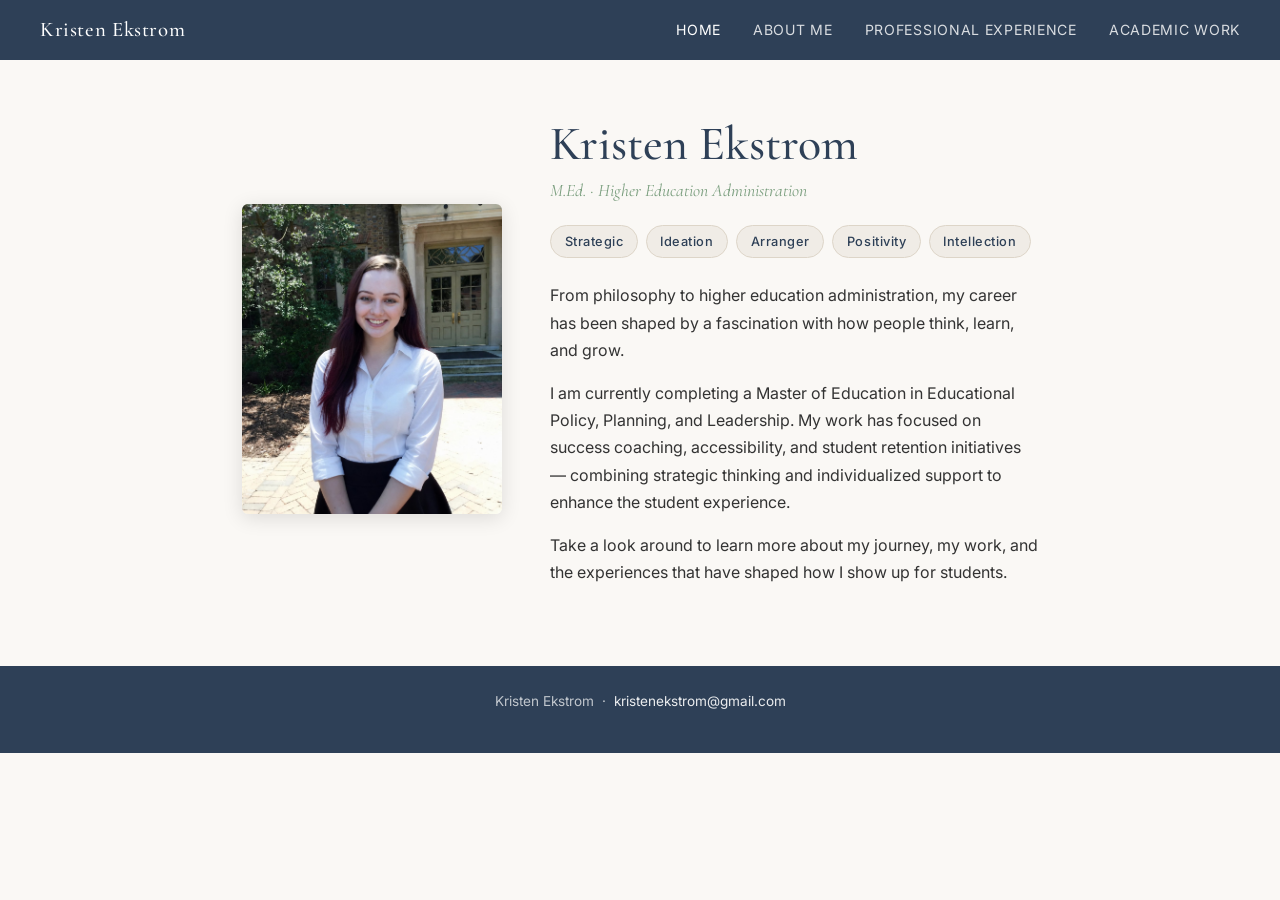
==== index.html @ 9ea7c640 "Add files via upload" ====
<!DOCTYPE html>
<html lang="en">
<head>
  <meta charset="UTF-8" />
  <meta name="viewport" content="width=device-width, initial-scale=1.0" />
  <title>Kristen Ekstrom</title>
  <link rel="stylesheet" href="style.css" />
</head>
<body>

  <nav>
    <a href="index.html" class="nav-name">Kristen Ekstrom</a>
    <ul>
      <li><a href="index.html" class="active">Home</a></li>
      <li><a href="about.html">About Me</a></li>
      <li><a href="experience.html">Professional Experience</a></li>
      <li><a href="academic.html">Academic Work</a></li>
    </ul>
  </nav>

  <section class="hero">
    <!-- Replace profile-placeholder with your photo once uploaded:
         <img src="images/profile.jpg" alt="Kristen Ekstrom" class="hero-photo" /> -->
    <img src="profile-photo.png" alt="Kristen Ekstrom" class="hero-photo" />

    <div class="hero-text">
      <h1>Kristen Ekstrom</h1>
      <p class="title">M.Ed. · Higher Education Administration</p>

      <div class="strengths">
        <span class="strength-chip">Strategic</span>
        <span class="strength-chip">Ideation</span>
        <span class="strength-chip">Arranger</span>
        <span class="strength-chip">Positivity</span>
        <span class="strength-chip">Intellection</span>
      </div>

      <p>From philosophy to higher education administration, my career has been shaped by a fascination with how people think, learn, and grow.</p>

      <p>I am currently completing a Master of Education in Educational Policy, Planning, and Leadership. My work has focused on success coaching, accessibility, and student retention initiatives — combining strategic thinking and individualized support to enhance the student experience.</p>

      <p>Take a look around to learn more about my journey, my work, and the experiences that have shaped how I show up for students.</p>
    </div>
  </section>

  <footer>
    <p>Kristen Ekstrom &nbsp;·&nbsp; <a href="mailto:kristenekstrom@gmail.com">kristenekstrom@gmail.com</a></p>
  </footer>

</body>
</html>
---- style.css ----
/* =============================================
   Kristen Ekstrom Portfolio — Shared Stylesheet
   ============================================= */

@import url('https://fonts.googleapis.com/css2?family=Cormorant+Garamond:ital,wght@0,400;0,500;0,600;1,400&family=Inter:wght@300;400;500;600&display=swap');

:root {
  --bg:       #faf8f5;
  --bg-light: #f0ece6;
  --primary:  #2e4057;
  --accent:   #7a9e7e;
  --text:     #333333;
  --muted:    #777777;
  --border:   #ddd5c8;
  --white:    #ffffff;
}

*, *::before, *::after { box-sizing: border-box; margin: 0; padding: 0; }

html { scroll-behavior: smooth; }

body {
  font-family: 'Inter', sans-serif;
  font-size: 16px;
  line-height: 1.7;
  color: var(--text);
  background: var(--bg);
}

/* ── Typography ── */
h1, h2, h3, h4 {
  font-family: 'Cormorant Garamond', serif;
  color: var(--primary);
  line-height: 1.2;
}
h1 { font-size: 3rem; font-weight: 500; }
h2 { font-size: 2rem; font-weight: 500; margin-bottom: 0.5rem; }
h3 { font-size: 1.4rem; font-weight: 600; margin-bottom: 0.25rem; }
h4 { font-size: 1.1rem; font-weight: 500; color: var(--accent); }
p  { margin-bottom: 1rem; }
a  { color: var(--accent); text-decoration: none; }
a:hover { text-decoration: underline; }

/* ── Navigation ── */
nav {
  background: var(--primary);
  padding: 0 2.5rem;
  display: flex;
  align-items: center;
  justify-content: space-between;
  position: sticky;
  top: 0;
  z-index: 100;
  height: 60px;
}

nav .nav-name {
  font-family: 'Cormorant Garamond', serif;
  font-size: 1.3rem;
  font-weight: 500;
  color: var(--white);
  letter-spacing: 0.03em;
  text-decoration: none;
}

nav ul {
  list-style: none;
  display: flex;
  gap: 2rem;
}

nav ul li a {
  color: rgba(255,255,255,0.82);
  font-size: 0.88rem;
  font-weight: 400;
  letter-spacing: 0.05em;
  text-transform: uppercase;
  transition: color 0.2s;
  text-decoration: none;
}

nav ul li a:hover,
nav ul li a.active {
  color: var(--white);
}

/* ── Page wrapper ── */
.page-content {
  max-width: 860px;
  margin: 0 auto;
  padding: 3.5rem 2rem 5rem;
}

/* ── Section divider ── */
.section-divider {
  border: none;
  border-top: 1px solid var(--border);
  margin: 2.5rem 0;
}

/* ── Strengths chips ── */
.strengths {
  display: flex;
  flex-wrap: wrap;
  gap: 0.5rem;
  margin: 1rem 0 1.5rem;
}

.strength-chip {
  background: var(--bg-light);
  border: 1px solid var(--border);
  color: var(--primary);
  font-size: 0.8rem;
  font-weight: 500;
  letter-spacing: 0.04em;
  padding: 0.3rem 0.85rem;
  border-radius: 20px;
}

/* ── Hero (home page) ── */
.hero {
  display: grid;
  grid-template-columns: 260px 1fr;
  gap: 3rem;
  align-items: center;
  padding: 3.5rem 2rem 4rem;
  max-width: 860px;
  margin: 0 auto;
}

.hero-photo {
  width: 260px;
  height: 310px;
  object-fit: cover;
  object-position: center top;
  border-radius: 6px;
  box-shadow: 0 4px 20px rgba(0,0,0,0.12);
}

.hero-photo-placeholder {
  width: 260px;
  height: 310px;
  background: var(--bg-light);
  border-radius: 6px;
  border: 2px dashed var(--border);
  display: flex;
  align-items: center;
  justify-content: center;
  color: var(--muted);
  font-size: 0.85rem;
  text-align: center;
  padding: 1rem;
}

.hero-text h1 { margin-bottom: 0.15rem; }
.hero-text .title {
  font-family: 'Cormorant Garamond', serif;
  font-size: 1.1rem;
  color: var(--accent);
  font-style: italic;
  margin-bottom: 1.2rem;
}
.hero-text p { color: var(--text); font-size: 1rem; }

/* ── Experience entries ── */
.experience-block {
  margin-bottom: 2.8rem;
}

.experience-block .role {
  font-family: 'Cormorant Garamond', serif;
  font-size: 1.35rem;
  font-weight: 600;
  color: var(--primary);
}

.experience-block .office {
  font-size: 0.9rem;
  color: var(--muted);
  margin-bottom: 0.75rem;
}

.experience-block ul {
  padding-left: 1.3rem;
  margin-bottom: 0.75rem;
}

.experience-block ul li {
  margin-bottom: 0.45rem;
  font-size: 0.97rem;
}

/* ── File attachment link ── */
.attachment {
  display: inline-flex;
  align-items: center;
  gap: 0.4rem;
  background: var(--bg-light);
  border: 1px solid var(--border);
  border-radius: 5px;
  padding: 0.4rem 0.9rem;
  font-size: 0.85rem;
  color: var(--primary);
  margin-top: 0.5rem;
  transition: background 0.2s;
  text-decoration: none;
}
.attachment:hover {
  background: var(--border);
  text-decoration: none;
}
.attachment svg { flex-shrink: 0; }

/* ── Academic course cards ── */
.course-block {
  margin-bottom: 3rem;
}

.course-block .course-name {
  font-family: 'Cormorant Garamond', serif;
  font-size: 1.4rem;
  font-weight: 600;
  color: var(--primary);
  margin-bottom: 0.75rem;
}

.course-block p {
  font-size: 0.97rem;
  color: var(--text);
}

.video-link {
  display: inline-flex;
  align-items: center;
  gap: 0.4rem;
  background: var(--primary);
  color: var(--white) !important;
  border-radius: 5px;
  padding: 0.45rem 1rem;
  font-size: 0.85rem;
  font-weight: 500;
  margin-top: 0.5rem;
  transition: opacity 0.2s;
  text-decoration: none !important;
}
.video-link:hover { opacity: 0.85; text-decoration: none !important; }

/* ── About Me placeholder ── */
.coming-soon {
  background: var(--bg-light);
  border-left: 3px solid var(--accent);
  padding: 1.5rem 1.75rem;
  border-radius: 0 6px 6px 0;
  color: var(--muted);
  font-style: italic;
}

/* ── Footer ── */
footer {
  background: var(--primary);
  color: rgba(255,255,255,0.7);
  text-align: center;
  padding: 1.5rem 2rem;
  font-size: 0.85rem;
}

footer a { color: rgba(255,255,255,0.9); }

/* ── Responsive ── */
@media (max-width: 640px) {
  .hero {
    grid-template-columns: 1fr;
    text-align: center;
  }
  .hero-photo, .hero-photo-placeholder {
    width: 200px;
    height: 240px;
    margin: 0 auto;
  }
  h1 { font-size: 2.2rem; }
  nav { padding: 0 1.25rem; }
  nav ul { gap: 1rem; }
}
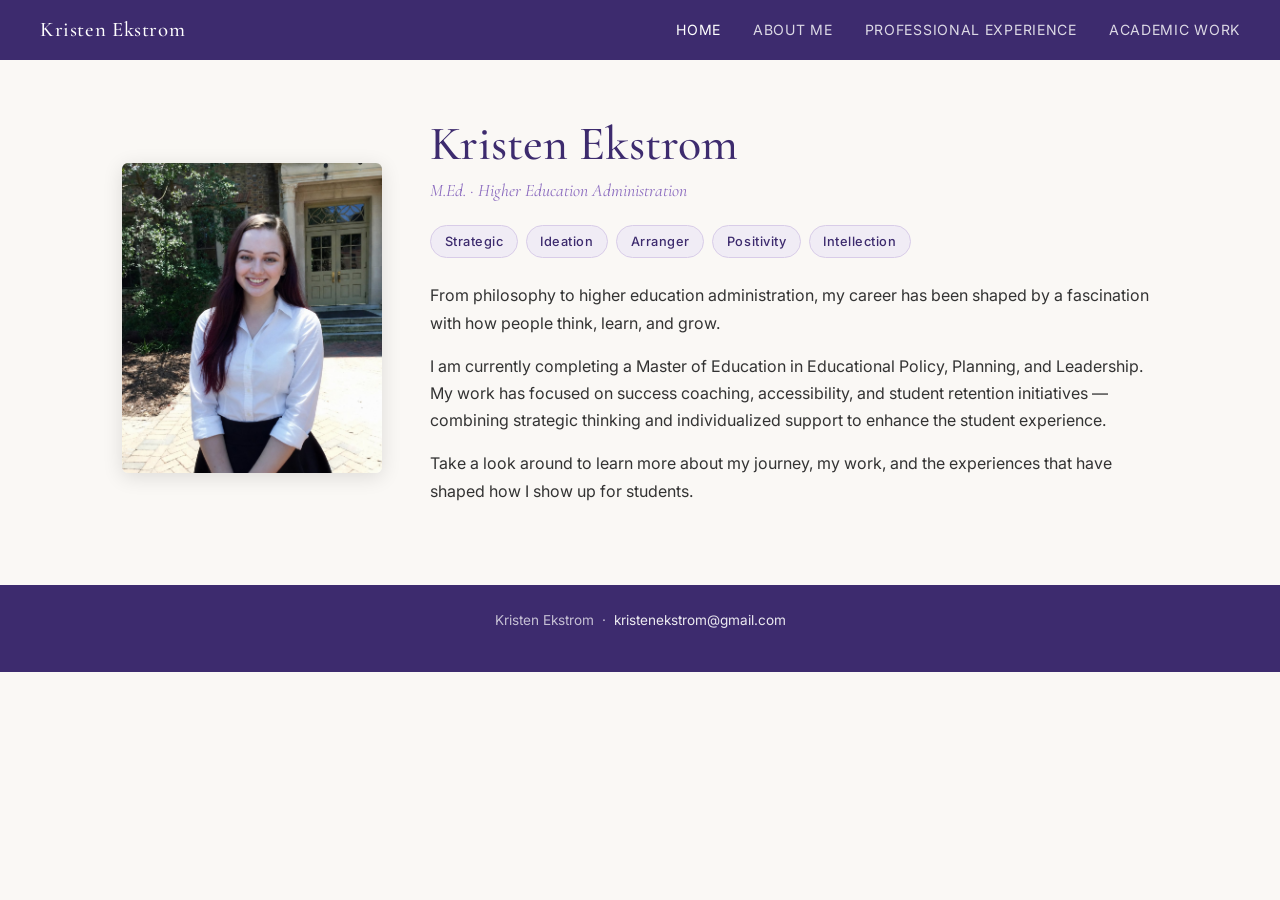
==== commit d17fc9ec: "Add files via upload" ====
--- a/index.html
+++ b/index.html
@@ -19,8 +19,6 @@
   </nav>
 
   <section class="hero">
-    <!-- Replace profile-placeholder with your photo once uploaded:
-         <img src="images/profile.jpg" alt="Kristen Ekstrom" class="hero-photo" /> -->
     <img src="profile-photo.png" alt="Kristen Ekstrom" class="hero-photo" />
 
     <div class="hero-text">
--- a/style.css
+++ b/style.css
@@ -6,12 +6,12 @@
 
 :root {
   --bg:       #faf8f5;
-  --bg-light: #f0ece6;
-  --primary:  #2e4057;
-  --accent:   #7a9e7e;
+  --bg-light: #f0ecf5;
+  --primary:  #3d2b6e;
+  --accent:   #8b6bbf;
   --text:     #333333;
   --muted:    #777777;
-  --border:   #ddd5c8;
+  --border:   #d8cce8;
   --white:    #ffffff;
 }
 
@@ -86,7 +86,7 @@
 
 /* ── Page wrapper ── */
 .page-content {
-  max-width: 860px;
+  max-width: 1100px;
   margin: 0 auto;
   padding: 3.5rem 2rem 5rem;
 }
@@ -124,7 +124,7 @@
   gap: 3rem;
   align-items: center;
   padding: 3.5rem 2rem 4rem;
-  max-width: 860px;
+  max-width: 1100px;
   margin: 0 auto;
 }
 
@@ -211,6 +211,283 @@
 }
 .attachment svg { flex-shrink: 0; }
 
+/* ── Highlight cards ── */
+.highlights-grid {
+  display: grid;
+  grid-template-columns: 1fr 1fr;
+  gap: 0.75rem;
+  margin-top: 1rem;
+}
+
+.highlight-card {
+  background: var(--bg-light);
+  border: 1px solid var(--border);
+  border-left: 3px solid var(--accent);
+  border-radius: 4px;
+  padding: 0.5rem 0.9rem;
+  font-size: 0.83rem;
+  color: var(--primary);
+  font-weight: 500;
+  line-height: 1.5;
+}
+
+.highlight-label {
+  font-weight: 600;
+  font-size: 0.88rem;
+  color: var(--primary);
+  margin-bottom: 0.25rem;
+}
+
+.highlight-desc {
+  font-size: 0.82rem;
+  color: var(--muted);
+  line-height: 1.4;
+}
+
+@media (max-width: 640px) {
+  .highlights-grid { grid-template-columns: 1fr; }
+}
+
+/* ── Coaching two-column layout: text left | flyers+button right ── */
+.coaching-grid {
+  display: grid;
+  grid-template-columns: 1fr 270px;
+  gap: 5rem;
+  align-items: start;
+}
+
+.coaching-text {
+  padding-right: 2rem;
+}
+
+.coaching-right {
+  display: flex;
+  flex-direction: column;
+  gap: 2rem;
+  margin-right: 1.5rem;
+}
+
+/* ── SAS layout: attachment left | content right ── */
+.sas-layout {
+  display: grid;
+  grid-template-columns: 220px 1fr;
+  gap: 5rem;
+  align-items: start;
+  margin-left: 2.5rem;
+  margin-right: 2.5rem;
+}
+
+.sas-attachment {
+  display: flex;
+  flex-direction: column;
+  gap: 1.5rem;
+}
+
+.sas-attachment .attachment-square {
+  width: 100%;
+  min-height: 110px;
+  padding: 1rem;
+}
+
+.sas-photo {
+  width: 100%;
+  border-radius: 6px;
+  box-shadow: 0 2px 14px rgba(0,0,0,0.12);
+  object-fit: cover;
+  display: block;
+}
+
+.sas-content {
+  max-width: 500px;
+}
+
+
+
+@media (max-width: 700px) {
+  .sas-layout { grid-template-columns: 1fr; margin-left: 0; margin-right: 0; }
+  .sas-content { max-width: 100%; margin-left: 0; }
+}
+
+/* ── Award panels (below coaching section, full width, two columns) ── */
+.award-grid {
+  display: grid;
+  grid-template-columns: 1fr 1fr;
+  gap: 1rem;
+  margin-top: 1.75rem;
+}
+
+.award-card {
+  border-radius: 6px;
+  padding: 0.85rem 1.1rem;
+  font-size: 0.875rem;
+  font-weight: 500;
+  text-align: center;
+  line-height: 1.5;
+}
+
+.award-grid .award-card:first-child {
+  background: #ede7f8;
+  border: 1px solid #9b7dd4;
+  color: #3d2b6e;
+}
+
+.award-grid .award-card:last-child {
+  background: #dde8f5;
+  border: 1px solid #92b8d8;
+  color: #1d3c6e;
+}
+
+@media (max-width: 700px) {
+  .coaching-grid { grid-template-columns: 1fr; }
+  .award-grid { grid-template-columns: 1fr; }
+}
+
+/* ── Flyer column (floats right, stacks flyer + attachment) ── */
+.flyer-col {
+  float: right;
+  margin: 0 0 1.25rem 2rem;
+  display: flex;
+  flex-direction: column;
+  align-items: center;
+  width: 230px;
+}
+
+/* ── Attachment square (below flyer) ── */
+.attachment-square {
+  display: flex;
+  flex-direction: column;
+  align-items: center;
+  justify-content: center;
+  gap: 0.75rem;
+  background: #e8f2ec;
+  border: 1px solid #9dbfaa;
+  border-radius: 6px;
+  padding: 2rem 1.25rem;
+  font-size: 0.9rem;
+  font-weight: 500;
+  color: #2d5c3e;
+  text-align: center;
+  text-decoration: none;
+  width: 100%;
+  min-height: 150px;
+  margin-top: 0;
+  line-height: 1.5;
+  transition: background 0.2s;
+}
+.attachment-square:hover { background: #d4e9da; text-decoration: none; }
+/* ── Horizontal attachment button (coaching section) ── */
+.attachment-horiz {
+  display: flex;
+  flex-direction: row;
+  align-items: center;
+  justify-content: center;
+  gap: 0.6rem;
+  background: #e8f2ec;
+  border: 1px solid #9dbfaa;
+  border-radius: 6px;
+  padding: 0.75rem 1rem;
+  font-size: 0.85rem;
+  font-weight: 500;
+  color: #2d5c3e;
+  text-align: center;
+  text-decoration: none;
+  width: 100%;
+  transition: background 0.2s;
+}
+.attachment-horiz:hover { background: #d4e9da; text-decoration: none; }
+.attachment-horiz svg { width: 20px; height: 20px; flex-shrink: 0; color: #3d7a54; }
+
+.attachment-square svg { width: 26px; height: 26px; flex-shrink: 0; color: #3d7a54; }
+
+/* ── Stacked overlapping flyers ── */
+.flyer-stack {
+  position: relative;
+  width: 270px;
+  height: 330px;
+}
+
+.flyer-stack .flyer-back {
+  position: absolute;
+  width: 210px;
+  top: 10px;
+  right: 0;
+  border-radius: 6px;
+  box-shadow: 0 2px 14px rgba(0,0,0,0.12);
+  transform: rotate(3deg);
+}
+
+.flyer-stack .flyer-front {
+  position: absolute;
+  width: 200px;
+  bottom: 0;
+  left: 0;
+  border-radius: 6px;
+  box-shadow: 0 4px 18px rgba(0,0,0,0.22);
+  transform: rotate(-2deg);
+}
+
+@media (max-width: 640px) {
+  .flyer-stack {
+    float: none;
+    margin: 0 auto 1.25rem;
+  }
+}
+
+/* ── Floated flyer image ── */
+.flyer-float {
+  float: right;
+  max-width: 210px;
+  width: 100%;
+  margin: 0 0 1.25rem 2rem;
+  border-radius: 6px;
+  box-shadow: 0 2px 14px rgba(0,0,0,0.12);
+}
+
+@media (max-width: 640px) {
+  .flyer-float {
+    float: none;
+    display: block;
+    max-width: 100%;
+    margin: 0 0 1.25rem 0;
+  }
+}
+
+/* ── Event flyer gallery (horizontal scroll) ── */
+.flyer-gallery {
+  display: flex;
+  gap: 0.75rem;
+  margin-top: 1.25rem;
+  margin-left: 2rem;
+  margin-right: 2rem;
+  overflow-x: auto;
+  scroll-snap-type: x mandatory;
+  -webkit-overflow-scrolling: touch;
+  padding-bottom: 0.5rem;
+}
+
+.flyer-gallery::-webkit-scrollbar {
+  height: 4px;
+}
+.flyer-gallery::-webkit-scrollbar-track {
+  background: var(--bg-light);
+  border-radius: 2px;
+}
+.flyer-gallery::-webkit-scrollbar-thumb {
+  background: var(--border);
+  border-radius: 2px;
+}
+
+.flyer-gallery img {
+  flex: 0 0 auto;
+  width: 175px;
+  height: 230px;
+  object-fit: cover;
+  object-position: center;
+  border-radius: 6px;
+  box-shadow: 0 2px 14px rgba(0,0,0,0.12);
+  scroll-snap-align: start;
+}
+
 /* ── Academic course cards ── */
 .course-block {
   margin-bottom: 3rem;
@@ -225,6 +502,52 @@
 }
 
 .course-block p {
+  font-size: 0.97rem;
+  color: var(--text);
+}
+
+.course-layout {
+  display: grid;
+  grid-template-columns: 200px 1fr;
+  gap: 2.5rem;
+  align-items: start;
+}
+
+.course-photo-slot {
+  width: 100%;
+  aspect-ratio: 3 / 4;
+  border-radius: 6px;
+  background: #ede9e1;
+  border: 2px dashed #c9c0b0;
+  display: flex;
+  align-items: center;
+  justify-content: center;
+  color: #b0a898;
+  font-size: 0.8rem;
+  text-align: center;
+  overflow: hidden;
+}
+
+.course-photo-slot img {
+  width: 100%;
+  height: 100%;
+  object-fit: cover;
+  border-radius: 4px;
+}
+
+.course-panel-beige {
+  background: #f5f1eb;
+  border-radius: 8px;
+  padding: 1.75rem 2rem;
+}
+
+.course-block ul {
+  padding-left: 1.8rem;
+  margin: 0.5rem 0 0.75rem;
+}
+
+.course-block ul li {
+  margin-bottom: 0.7rem;
   font-size: 0.97rem;
   color: var(--text);
 }
@@ -253,6 +576,110 @@
   border-radius: 0 6px 6px 0;
   color: var(--muted);
   font-style: italic;
+}
+
+
+/* ── CLC internship layout (text left, image right) ── */
+.clc-layout {
+  display: grid;
+  grid-template-columns: 280px 1fr;
+  gap: 5rem;
+  align-items: center;
+  margin-left: 2.5rem;
+  margin-right: 2.5rem;
+}
+
+.clc-photo {
+  width: 100%;
+  border-radius: 6px;
+  box-shadow: 0 2px 14px rgba(0,0,0,0.12);
+  display: block;
+}
+
+.clc-text {
+  padding-right: 2.5rem;
+}
+
+@media (max-width: 700px) {
+  .clc-layout { grid-template-columns: 1fr; margin-left: 0; margin-right: 0; }
+}
+
+
+/* ── Section panel backgrounds ── */
+.section-panel {
+  background: #f5f1eb;
+  border-radius: 8px;
+  padding: 1.75rem 2rem;
+  margin-bottom: 0.5rem;
+}
+
+
+/* ── About Me page ── */
+.about-chapter {
+  max-width: 720px;
+  margin: 0 auto;
+  padding: 0.5rem 0 1rem;
+}
+
+.about-lead {
+  font-family: 'Cormorant Garamond', serif;
+  font-size: 1.35rem;
+  font-weight: 500;
+  color: var(--primary);
+  line-height: 1.5;
+  margin-bottom: 0.75rem;
+}
+
+
+/* ── About page photo stack ── */
+.about-chapter-photo {
+  display: grid;
+  grid-template-columns: 1fr 290px;
+  gap: 3.5rem;
+  align-items: center;
+  max-width: 900px;
+  margin: 0 auto;
+  padding: 0.5rem 0 1rem;
+}
+
+.about-stack {
+  position: relative;
+  width: 300px;
+  height: 350px;
+  flex-shrink: 0;
+}
+
+.about-stack .about-img-back {
+  position: absolute;
+  width: 250px;
+  top: 0;
+  right: 0;
+  border-radius: 6px;
+  box-shadow: 0 2px 14px rgba(0,0,0,0.14);
+  transform: rotate(2.5deg);
+  object-fit: cover;
+}
+
+.about-stack .about-img-front {
+  position: absolute;
+  width: 190px;
+  height: 260px;
+  bottom: 0;
+  left: -75px;
+  border-radius: 6px;
+  box-shadow: 0 4px 18px rgba(0,0,0,0.22);
+  transform: rotate(-2deg);
+  object-fit: cover;
+  object-position: top;
+}
+
+@media (max-width: 700px) {
+  .about-chapter-photo {
+    grid-template-columns: 1fr;
+  }
+  .about-stack {
+    margin: 0 auto 1.5rem;
+  }
 }
 
 /* ── Footer ── */
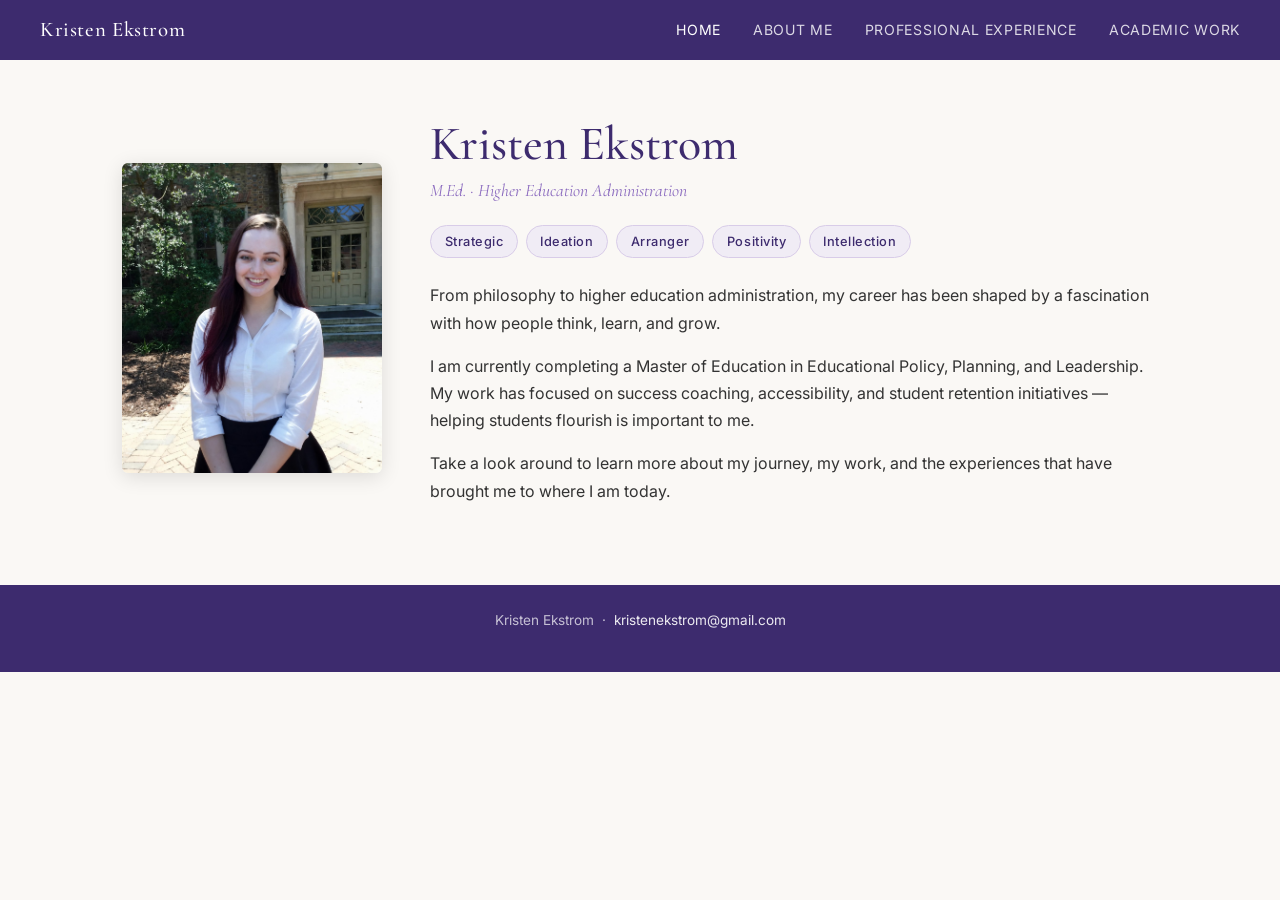
==== commit 2af9f91f: "Add files via upload" ====
--- a/index.html
+++ b/index.html
@@ -35,9 +35,9 @@
 
       <p>From philosophy to higher education administration, my career has been shaped by a fascination with how people think, learn, and grow.</p>
 
-      <p>I am currently completing a Master of Education in Educational Policy, Planning, and Leadership. My work has focused on success coaching, accessibility, and student retention initiatives — combining strategic thinking and individualized support to enhance the student experience.</p>
+      <p>I am currently completing a Master of Education in Educational Policy, Planning, and Leadership. My work has focused on success coaching, accessibility, and student retention initiatives — helping students flourish is important to me.</p>
 
-      <p>Take a look around to learn more about my journey, my work, and the experiences that have shaped how I show up for students.</p>
+      <p>Take a look around to learn more about my journey, my work, and the experiences that have brought me to where I am today.</p>
     </div>
   </section>
 
--- a/style.css
+++ b/style.css
@@ -510,7 +510,7 @@
   display: grid;
   grid-template-columns: 200px 1fr;
   gap: 2.5rem;
-  align-items: start;
+  align-items: center;
 }
 
 .course-photo-slot {
@@ -518,13 +518,6 @@
   aspect-ratio: 3 / 4;
   border-radius: 6px;
   background: #ede9e1;
-  border: 2px dashed #c9c0b0;
-  display: flex;
-  align-items: center;
-  justify-content: center;
-  color: #b0a898;
-  font-size: 0.8rem;
-  text-align: center;
   overflow: hidden;
 }
 
@@ -640,6 +633,19 @@
   max-width: 900px;
   margin: 0 auto;
   padding: 0.5rem 0 1rem;
+}
+
+.about-chapter-photo > div:first-child {
+  padding-right: 2rem;
+}
+
+.photo-caption {
+  font-size: 0.78rem;
+  color: var(--muted);
+  font-style: italic;
+  margin-top: 0.75rem;
+  text-align: center;
+  line-height: 1.4;
 }
 
 .about-stack {
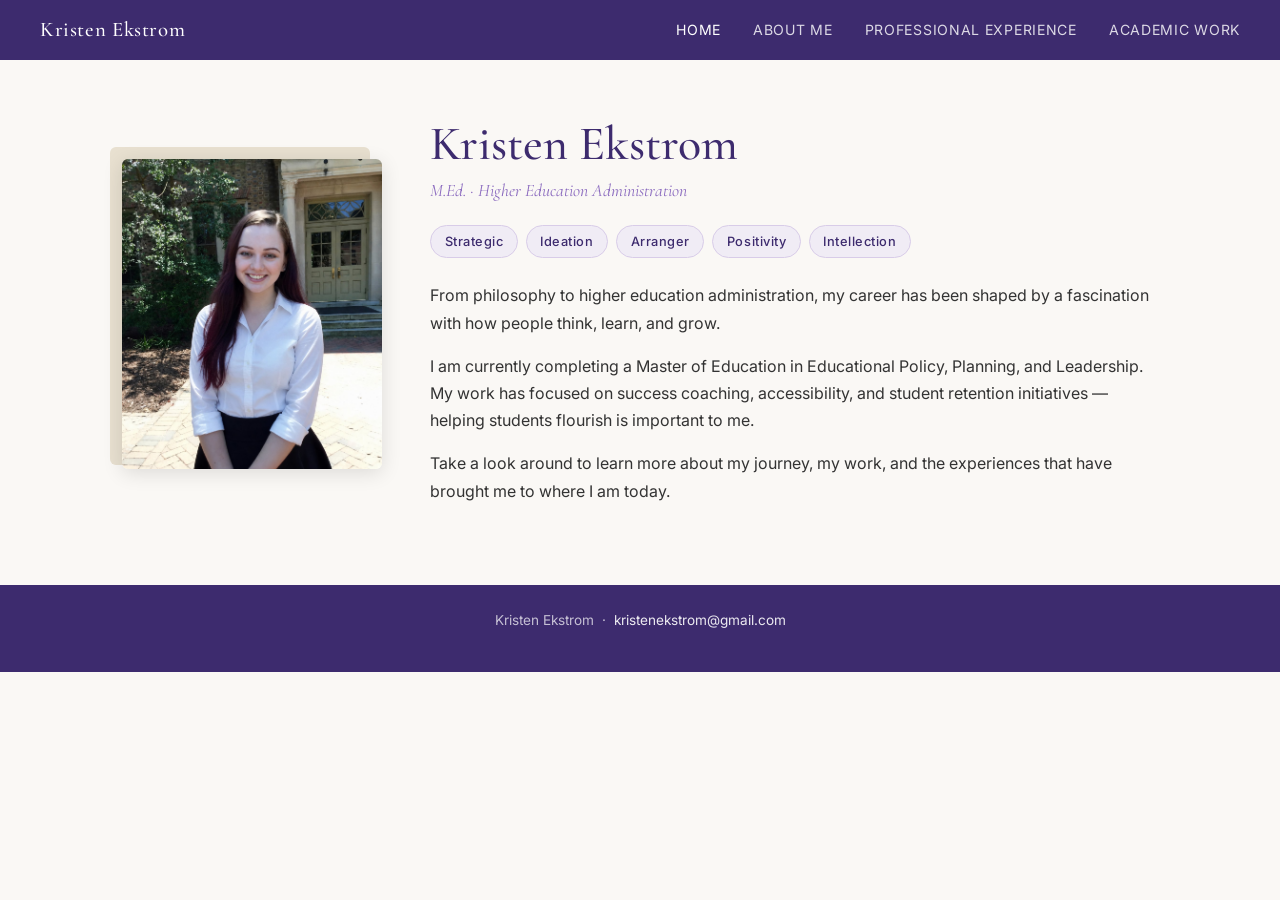
==== commit 8f16bcba: "Add files via upload" ====
--- a/index.html
+++ b/index.html
@@ -19,7 +19,9 @@
   </nav>
 
   <section class="hero">
+    <div class="hero-photo-wrap">
     <img src="profile-photo.png" alt="Kristen Ekstrom" class="hero-photo" />
+    </div>
 
     <div class="hero-text">
       <h1>Kristen Ekstrom</h1>
--- a/style.css
+++ b/style.css
@@ -128,6 +128,24 @@
   margin: 0 auto;
 }
 
+.hero-photo-wrap {
+  position: relative;
+  width: 260px;
+  flex-shrink: 0;
+}
+
+.hero-photo-wrap::before {
+  content: '';
+  position: absolute;
+  top: -12px;
+  left: -12px;
+  width: 100%;
+  height: 100%;
+  background: #e8e0d0;
+  border-radius: 6px;
+  z-index: 0;
+}
+
 .hero-photo {
   width: 260px;
   height: 310px;
@@ -135,6 +153,8 @@
   object-position: center top;
   border-radius: 6px;
   box-shadow: 0 4px 20px rgba(0,0,0,0.12);
+  position: relative;
+  z-index: 1;
 }
 
 .hero-photo-placeholder {
@@ -308,6 +328,26 @@
   .sas-content { max-width: 100%; margin-left: 0; }
 }
 
+/* ── STEP section layout ── */
+.step-layout {
+  display: grid;
+  grid-template-columns: 1fr 200px;
+  gap: 2rem;
+  align-items: start;
+  margin-bottom: 1.5rem;
+}
+
+.step-photo-wrap {
+  text-align: center;
+}
+
+.step-photo {
+  width: 100%;
+  border-radius: 6px;
+  box-shadow: 0 2px 14px rgba(0,0,0,0.12);
+  display: block;
+}
+
 /* ── Award panels (below coaching section, full width, two columns) ── */
 .award-grid {
   display: grid;
@@ -614,6 +654,20 @@
   padding: 0.5rem 0 1rem;
 }
 
+.about-chapter.about-chapter-narrow {
+  max-width: 900px;
+  margin: 0 auto;
+}
+
+.about-chapter.section-panel {
+  padding: 1.5rem 2.5rem;
+  box-sizing: border-box;
+}
+
+.about-chapter p:not(.about-lead) {
+  padding-left: 0.75rem;
+}
+
 .about-lead {
   font-family: 'Cormorant Garamond', serif;
   font-size: 1.35rem;
@@ -636,7 +690,7 @@
 }
 
 .about-chapter-photo > div:first-child {
-  padding-right: 2rem;
+  padding-right: 3.5rem;
 }
 
 .photo-caption {
@@ -658,19 +712,21 @@
 .about-stack .about-img-back {
   position: absolute;
   width: 250px;
+  height: 310px;
   top: 0;
   right: 0;
   border-radius: 6px;
   box-shadow: 0 2px 14px rgba(0,0,0,0.14);
   transform: rotate(2.5deg);
   object-fit: cover;
+  object-position: bottom;
 }
 
 .about-stack .about-img-front {
   position: absolute;
   width: 190px;
   height: 260px;
-  bottom: 0;
+  bottom: 25px;
   left: -75px;
   border-radius: 6px;
   box-shadow: 0 4px 18px rgba(0,0,0,0.22);
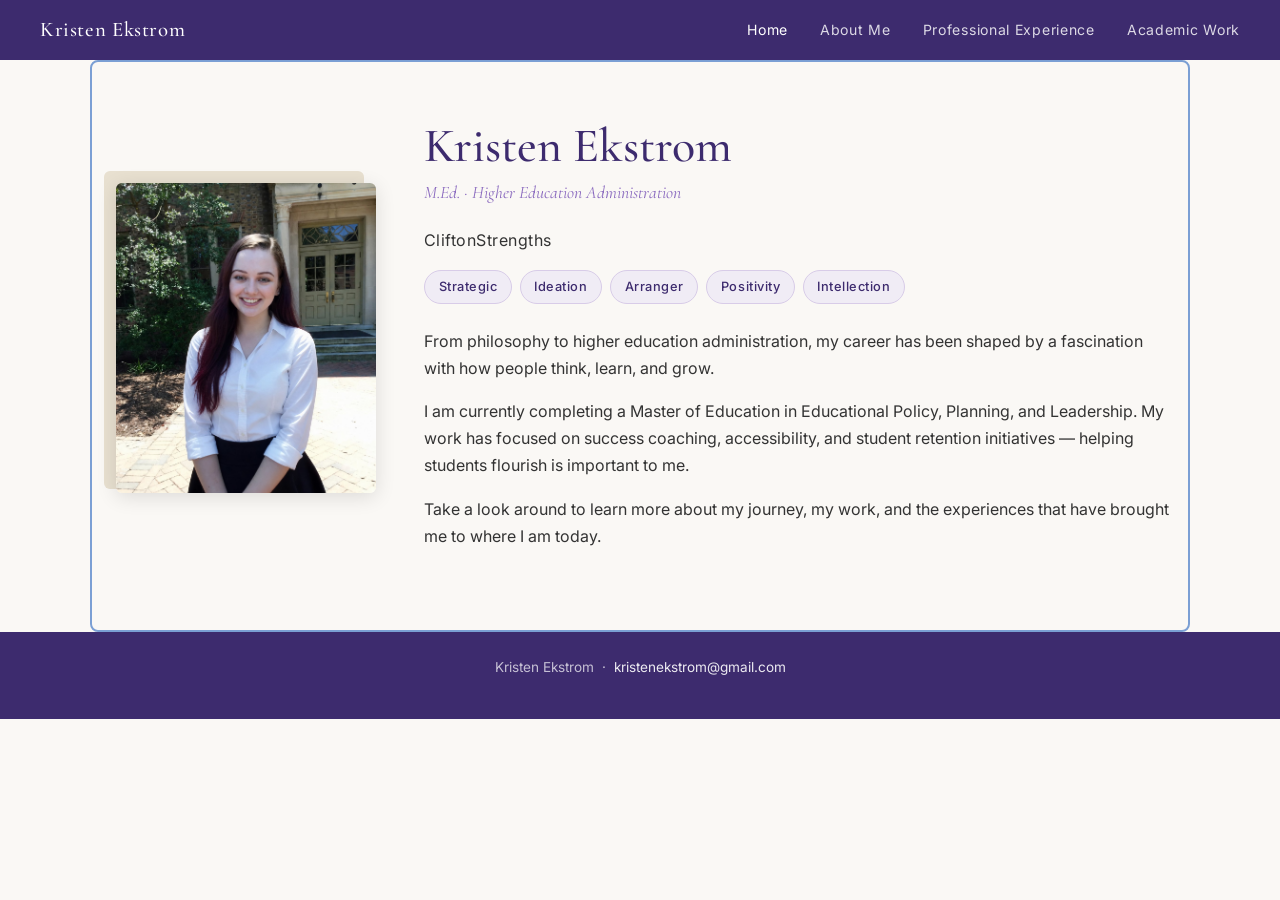
==== commit ea1088f3: "Add files via upload" ====
--- a/index.html
+++ b/index.html
@@ -27,6 +27,7 @@
       <h1>Kristen Ekstrom</h1>
       <p class="title">M.Ed. · Higher Education Administration</p>
 
+      <p class="strengths-label">CliftonStrengths</p>
       <div class="strengths">
         <span class="strength-chip">Strategic</span>
         <span class="strength-chip">Ideation</span>
--- a/style.css
+++ b/style.css
@@ -34,7 +34,7 @@
   line-height: 1.2;
 }
 h1 { font-size: 3rem; font-weight: 500; }
-h2 { font-size: 2rem; font-weight: 500; margin-bottom: 0.5rem; }
+h2 { font-size: 2.6rem; font-weight: 500; margin-bottom: 0.5rem; }
 h3 { font-size: 1.4rem; font-weight: 600; margin-bottom: 0.25rem; }
 h4 { font-size: 1.1rem; font-weight: 500; color: var(--accent); }
 p  { margin-bottom: 1rem; }
@@ -74,7 +74,7 @@
   font-size: 0.88rem;
   font-weight: 400;
   letter-spacing: 0.05em;
-  text-transform: uppercase;
+  text-transform: none;
   transition: color 0.2s;
   text-decoration: none;
 }
@@ -123,9 +123,12 @@
   grid-template-columns: 260px 1fr;
   gap: 3rem;
   align-items: center;
-  padding: 3.5rem 2rem 4rem;
+  padding: 3.5rem 1rem 4rem 1.5rem;
   max-width: 1100px;
   margin: 0 auto;
+  border: 2px solid #7b9fd4;
+  border-radius: 8px;
+  box-sizing: border-box;
 }
 
 .hero-photo-wrap {
@@ -170,6 +173,13 @@
   font-size: 0.85rem;
   text-align: center;
   padding: 1rem;
+}
+
+.strengths-label {
+  font-size: 0.72rem;
+  letter-spacing: 0.03em;
+  color: var(--muted);
+  margin-bottom: 0.4rem;
 }
 
 .hero-text h1 { margin-bottom: 0.15rem; }
@@ -659,9 +669,18 @@
   margin: 0 auto;
 }
 
+.about-section-blue {
+  background: #f5f1eb;
+  margin-left: -2rem;
+  margin-right: -2rem;
+  padding: 2rem 2rem;
+}
+
 .about-chapter.section-panel {
   padding: 1.5rem 2.5rem;
   box-sizing: border-box;
+  background: #e8eef5;
+  border-radius: 8px;
 }
 
 .about-chapter p:not(.about-lead) {
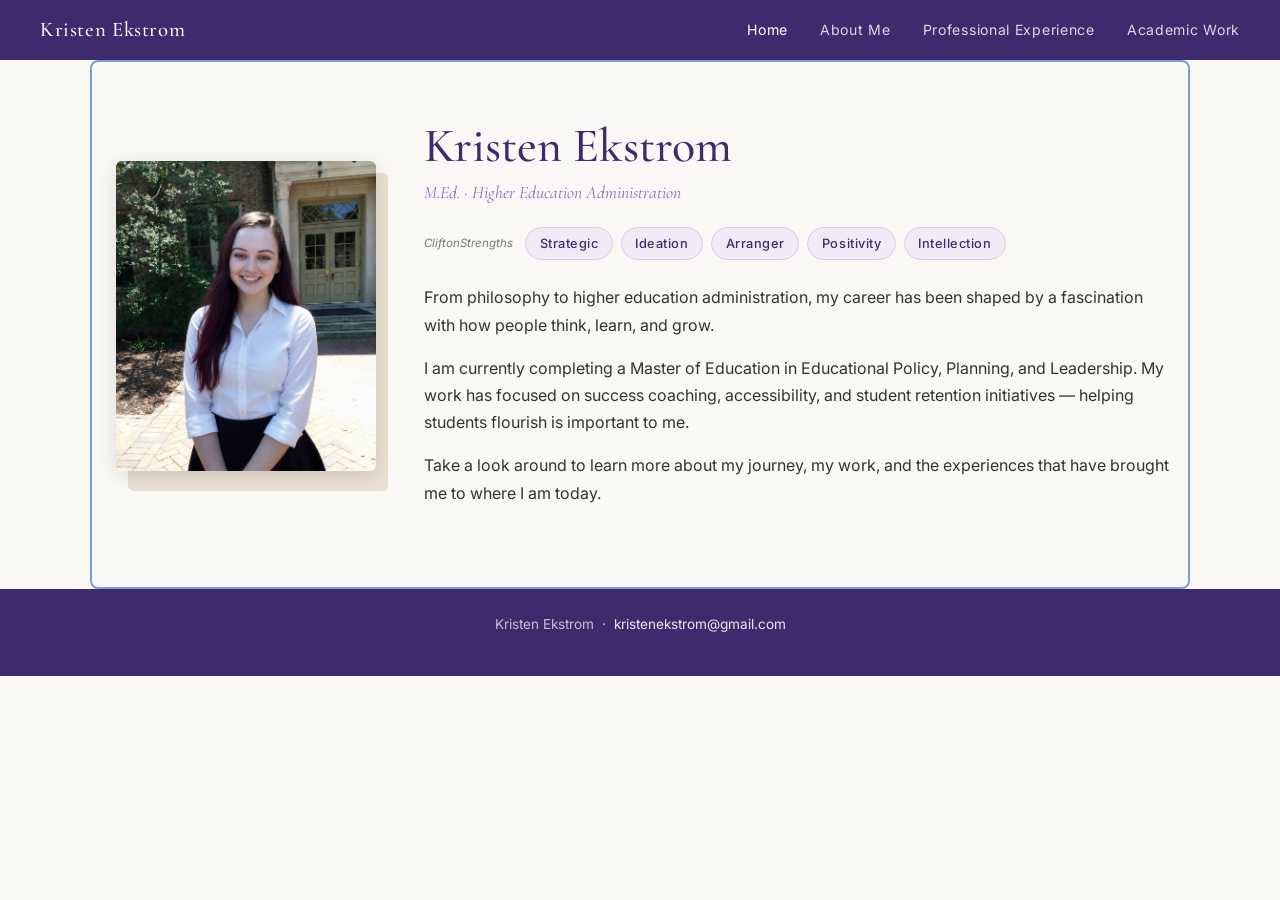
==== commit c7168702: "Add files via upload" ====
--- a/index.html
+++ b/index.html
@@ -27,8 +27,8 @@
       <h1>Kristen Ekstrom</h1>
       <p class="title">M.Ed. · Higher Education Administration</p>
 
-      <p class="strengths-label">CliftonStrengths</p>
       <div class="strengths">
+        <span class="strengths-label">CliftonStrengths</span>
         <span class="strength-chip">Strategic</span>
         <span class="strength-chip">Ideation</span>
         <span class="strength-chip">Arranger</span>
--- a/style.css
+++ b/style.css
@@ -135,13 +135,14 @@
   position: relative;
   width: 260px;
   flex-shrink: 0;
+  overflow: visible;
 }
 
 .hero-photo-wrap::before {
   content: '';
   position: absolute;
-  top: -12px;
-  left: -12px;
+  top: 12px;
+  left: 12px;
   width: 100%;
   height: 100%;
   background: #e8e0d0;
@@ -177,9 +178,11 @@
 
 .strengths-label {
   font-size: 0.72rem;
-  letter-spacing: 0.03em;
   color: var(--muted);
-  margin-bottom: 0.4rem;
+  font-style: italic;
+  align-self: center;
+  white-space: nowrap;
+  padding-right: 0.25rem;
 }
 
 .hero-text h1 { margin-bottom: 0.15rem; }
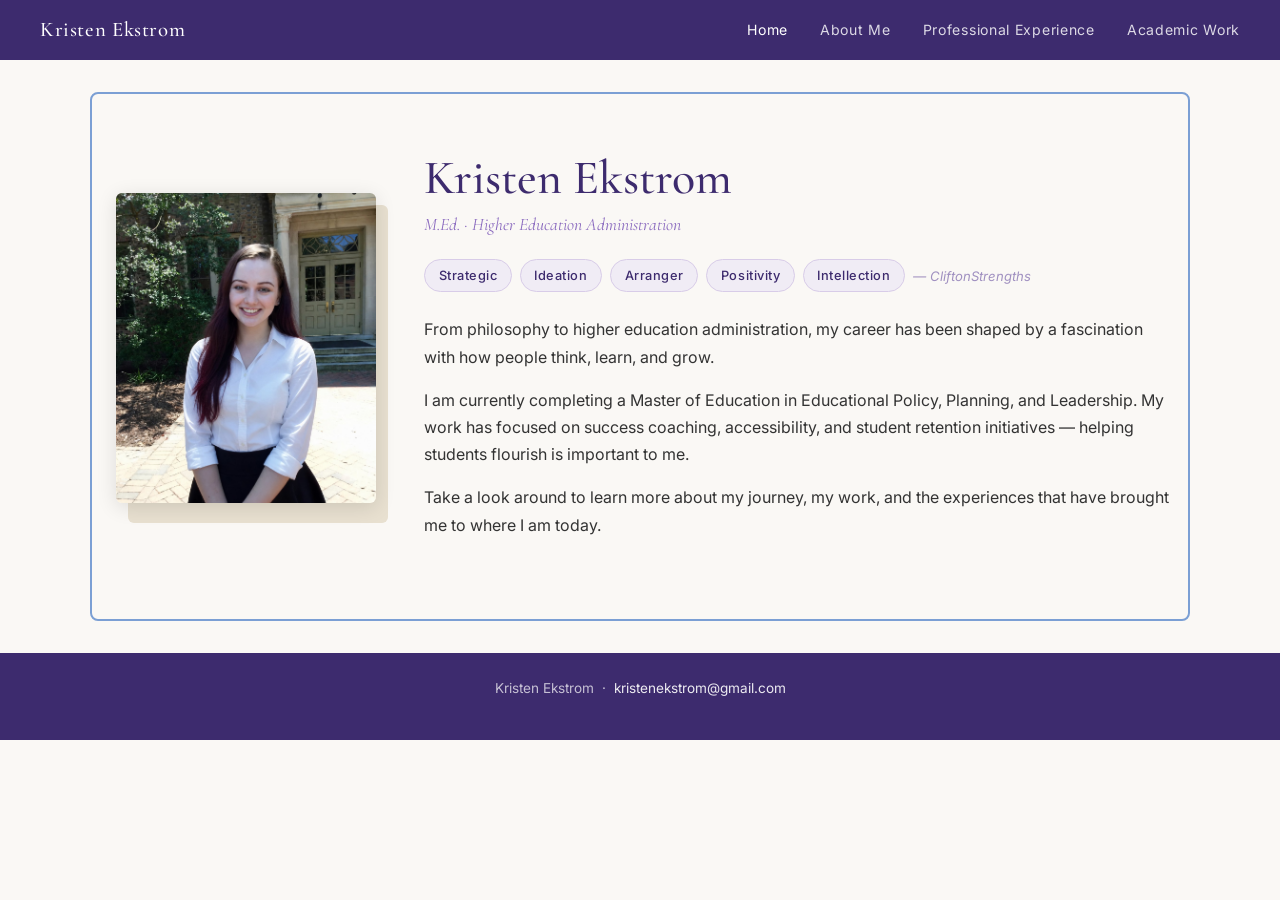
==== commit 764c50bd: "Add files via upload" ====
--- a/index.html
+++ b/index.html
@@ -28,12 +28,12 @@
       <p class="title">M.Ed. · Higher Education Administration</p>
 
       <div class="strengths">
-        <span class="strengths-label">CliftonStrengths</span>
         <span class="strength-chip">Strategic</span>
         <span class="strength-chip">Ideation</span>
         <span class="strength-chip">Arranger</span>
         <span class="strength-chip">Positivity</span>
         <span class="strength-chip">Intellection</span>
+        <span class="strengths-label">— CliftonStrengths</span>
       </div>
 
       <p>From philosophy to higher education administration, my career has been shaped by a fascination with how people think, learn, and grow.</p>
--- a/style.css
+++ b/style.css
@@ -125,7 +125,7 @@
   align-items: center;
   padding: 3.5rem 1rem 4rem 1.5rem;
   max-width: 1100px;
-  margin: 0 auto;
+  margin: 2rem auto 2rem;
   border: 2px solid #7b9fd4;
   border-radius: 8px;
   box-sizing: border-box;
@@ -177,12 +177,11 @@
 }
 
 .strengths-label {
-  font-size: 0.72rem;
-  color: var(--muted);
+  font-size: 0.82rem;
+  color: #a090c0;
   font-style: italic;
+  white-space: nowrap;
   align-self: center;
-  white-space: nowrap;
-  padding-right: 0.25rem;
 }
 
 .hero-text h1 { margin-bottom: 0.15rem; }
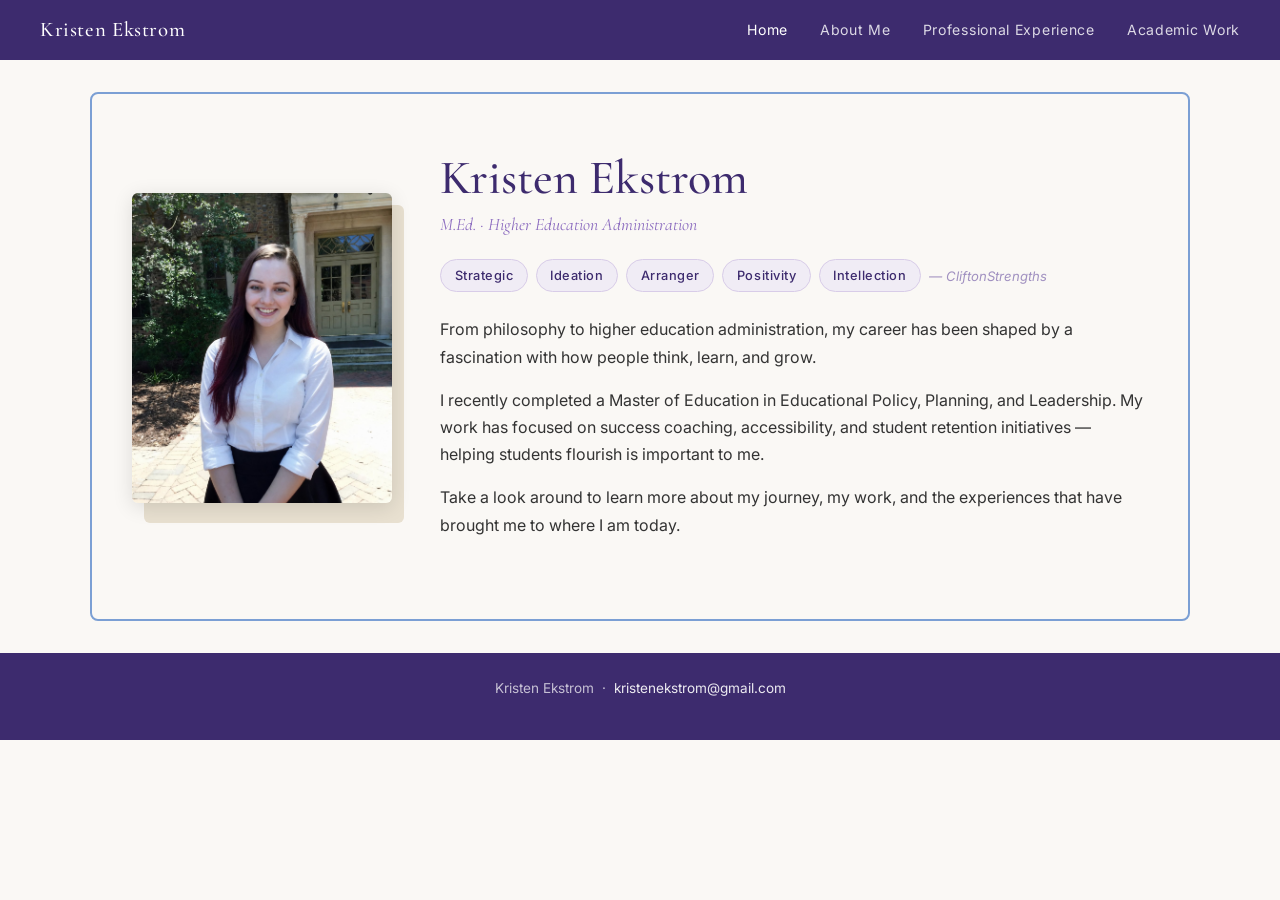
==== commit c7c07861: "Update index.html" ====
--- a/index.html
+++ b/index.html
@@ -38,7 +38,7 @@
 
       <p>From philosophy to higher education administration, my career has been shaped by a fascination with how people think, learn, and grow.</p>
 
-      <p>I am currently completing a Master of Education in Educational Policy, Planning, and Leadership. My work has focused on success coaching, accessibility, and student retention initiatives — helping students flourish is important to me.</p>
+      <p>I recently completed a Master of Education in Educational Policy, Planning, and Leadership. My work has focused on success coaching, accessibility, and student retention initiatives — helping students flourish is important to me.</p>
 
       <p>Take a look around to learn more about my journey, my work, and the experiences that have brought me to where I am today.</p>
     </div>
--- a/style.css
+++ b/style.css
@@ -123,7 +123,7 @@
   grid-template-columns: 260px 1fr;
   gap: 3rem;
   align-items: center;
-  padding: 3.5rem 1rem 4rem 1.5rem;
+  padding: 3.5rem 2.5rem 4rem 2.5rem;
   max-width: 1100px;
   margin: 2rem auto 2rem;
   border: 2px solid #7b9fd4;
@@ -711,7 +711,7 @@
 }
 
 .about-chapter-photo > div:first-child {
-  padding-right: 3.5rem;
+  padding-right: 6.5rem;
 }
 
 .photo-caption {
